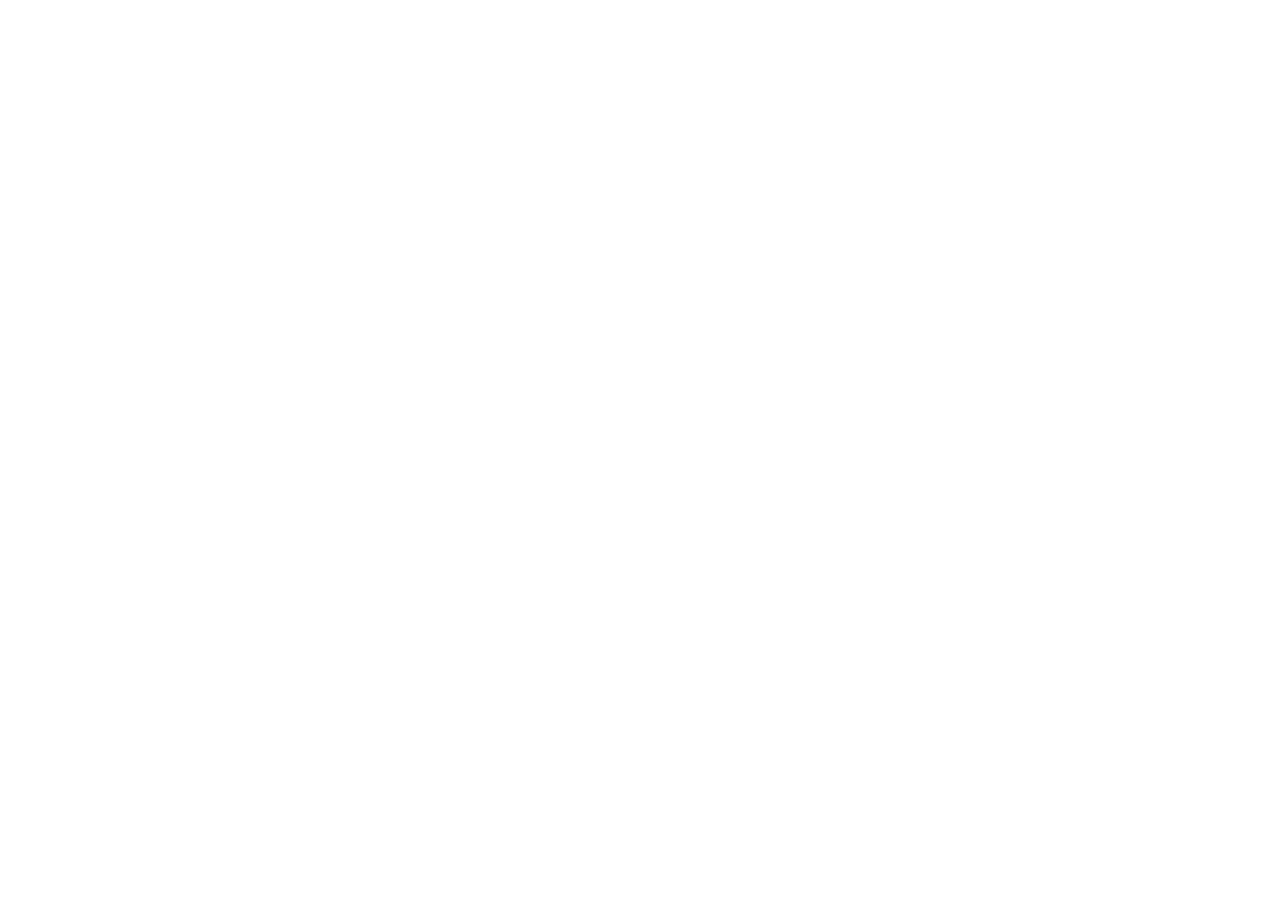
==== index.html @ dad2c36e "empty chairs at empty tables" ====
<!DOCTYPE html>
<html lang="en">
<head>
    <meta charset="UTF-8">
    <meta name="viewport" content="width=device-width, initial-scale=1.0">
    <title>Tic Tac Toe</title>

    <link rel="stylesheet" href="styles.css">
    <script src="scripts.js" defer></script>
</head>
<body>
    
</body>
</html>
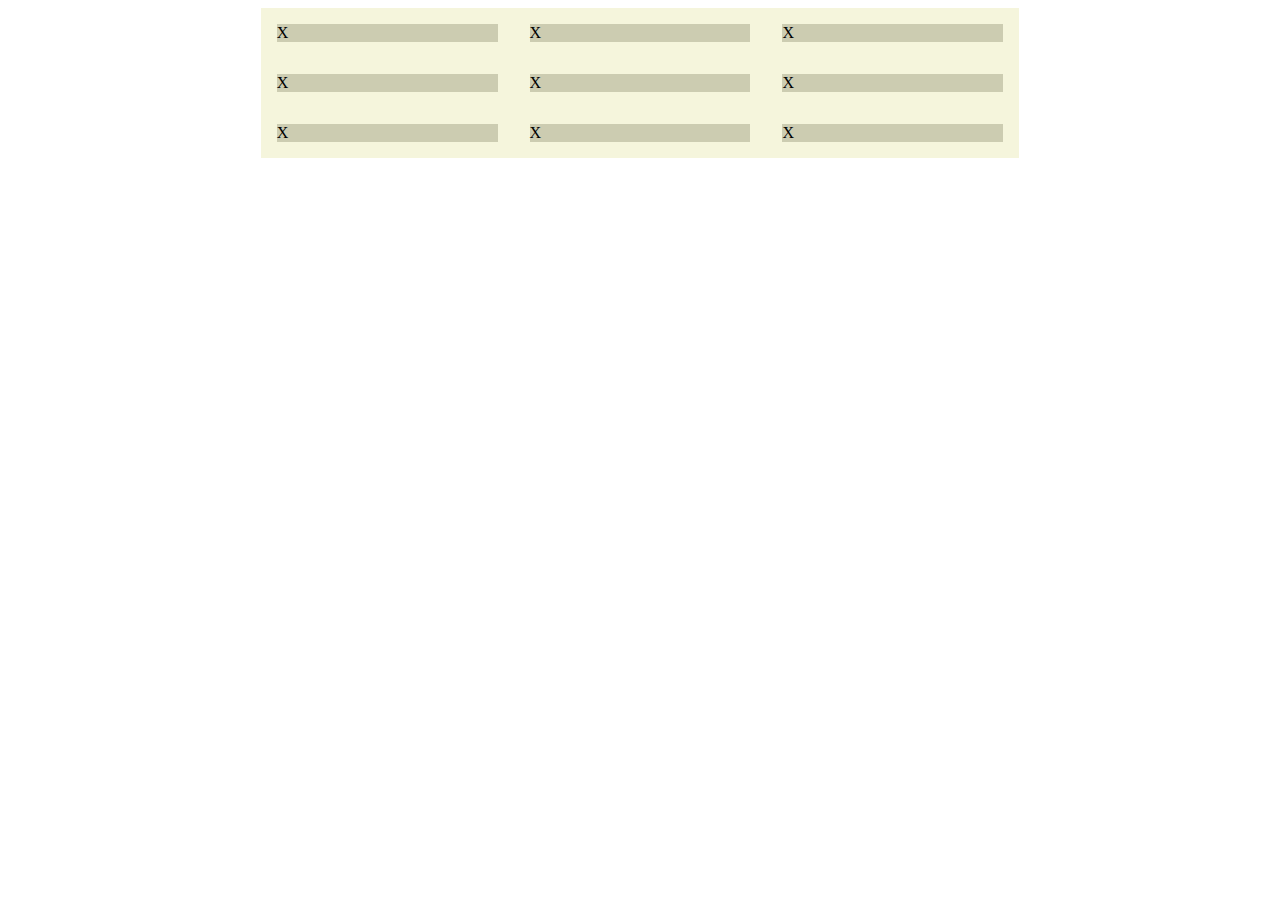
==== commit 8c5f930e: "starting to take it all out of the console" ====
--- a/index.html
+++ b/index.html
@@ -4,11 +4,25 @@
     <meta charset="UTF-8">
     <meta name="viewport" content="width=device-width, initial-scale=1.0">
     <title>Tic Tac Toe</title>
+    <link rel="icon" type="image/x-icon" href="/images/favicon.svg">
 
     <link rel="stylesheet" href="styles.css">
     <script src="scripts.js" defer></script>
 </head>
+
 <body>
+
+    <div id="gameboard">
+        <div class="tile" id="1">X</div>
+        <div class="tile" id="2">X</div>
+        <div class="tile" id="3">X</div>
+        <div class="tile" id="4">X</div>
+        <div class="tile" id="5">X</div>
+        <div class="tile" id="6">X</div>
+        <div class="tile" id="7">X</div>
+        <div class="tile" id="8">X</div>
+        <div class="tile" id="9">X</div>
+    </div>
     
 </body>
 </html>--- a/styles.css
+++ b/styles.css
@@ -0,0 +1,12 @@
+#gameboard {
+    background-color: beige;
+    margin: auto;
+    width: 60%;
+    display: grid;
+    grid-template-columns: repeat(3, 1fr);
+}
+
+.tile {
+    background-color: rgb(204, 204, 177);
+    margin: 1rem;
+}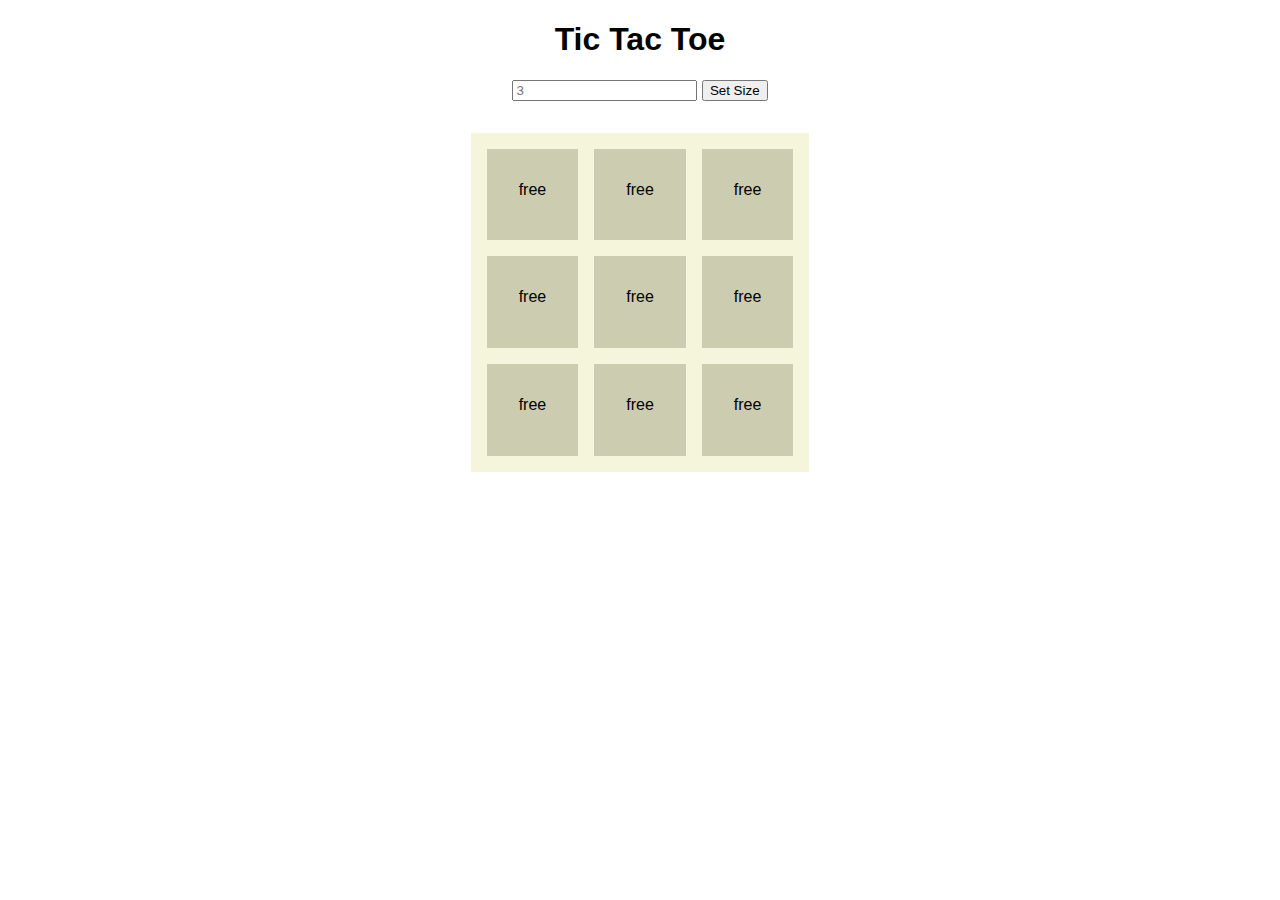
==== commit f8892876: "started rewriting the code (gameboard and player), way clearer and modulable, can change size of boa" ====
--- a/index.html
+++ b/index.html
@@ -11,17 +11,14 @@
 </head>
 
 <body>
+    <h1>Tic Tac Toe</h1>
+    <div id="gameboard">
+        <div id="boardSize">
+            <input placeholder="3" type="text">
+            <button id="setBoardSize">Set Size</button>
+        </div>
 
-    <div id="gameboard">
-        <div class="tile" id="1">X</div>
-        <div class="tile" id="2">X</div>
-        <div class="tile" id="3">X</div>
-        <div class="tile" id="4">X</div>
-        <div class="tile" id="5">X</div>
-        <div class="tile" id="6">X</div>
-        <div class="tile" id="7">X</div>
-        <div class="tile" id="8">X</div>
-        <div class="tile" id="9">X</div>
+        <div id="board"></div>
     </div>
     
 </body>
--- a/styles.css
+++ b/styles.css
@@ -1,12 +1,38 @@
+body {
+    font-family: Arial, Helvetica, sans-serif;
+}
+
 #gameboard {
+    display: flex;
+    flex-direction: column;
+    align-items: center;
+}
+
+#boardSize {
+    margin-bottom: 2rem;
+}
+
+#board {
     background-color: beige;
     margin: auto;
-    width: 60%;
+    width: fit-content;
     display: grid;
-    grid-template-columns: repeat(3, 1fr);
+    gap: 1rem;
+    padding: 1rem;
 }
 
 .tile {
     background-color: rgb(204, 204, 177);
-    margin: 1rem;
+    padding: 2rem;
+    aspect-ratio: 1 / 1;
+    text-align: center;
+    vertical-align: middle;
+}
+
+.tile:hover {
+    background-color: whitesmoke;
+}
+
+h1 {
+    text-align: center;
 }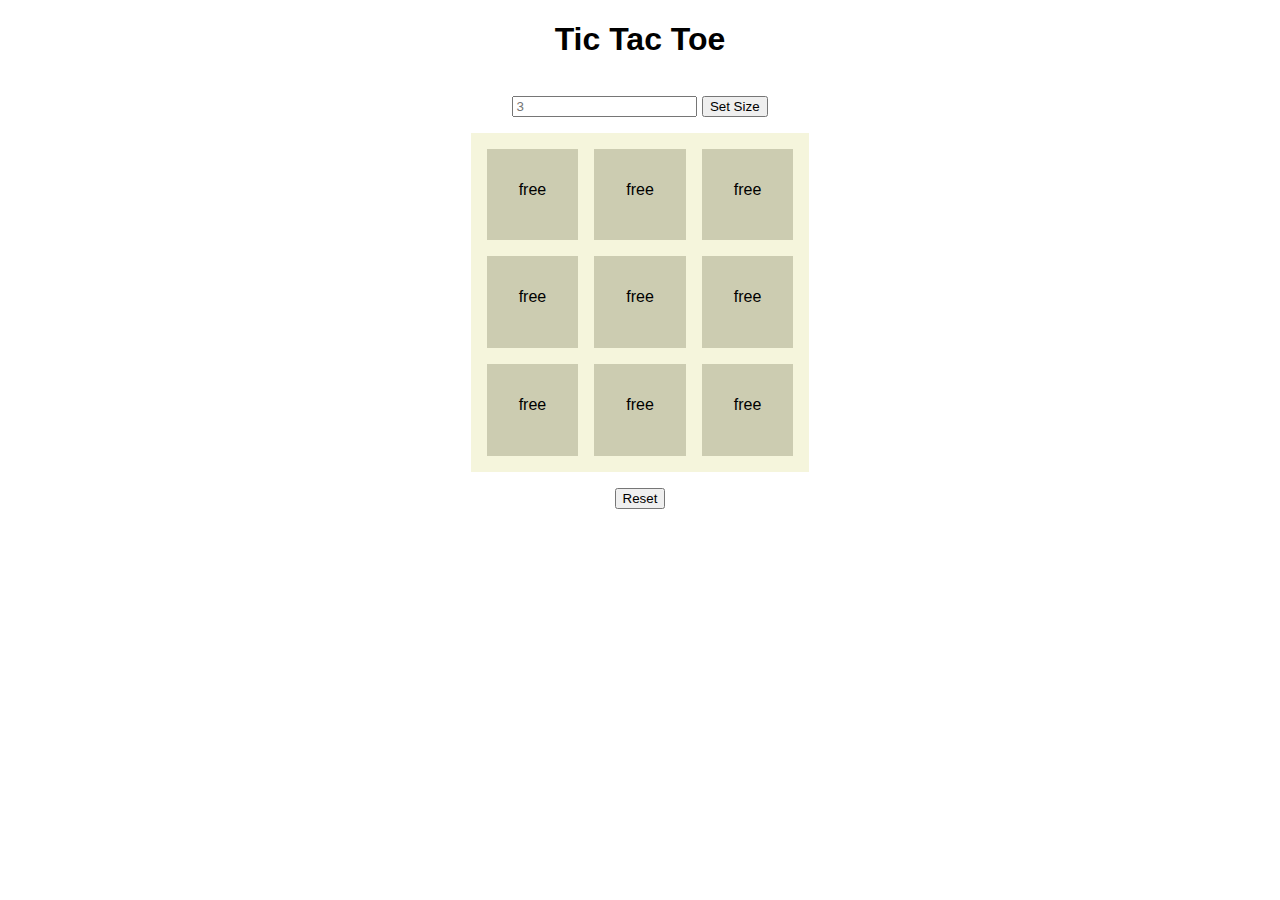
==== commit 53fb5880: "boys I think we're good ! I need to make it pretty and add some kind of display for the players (num" ====
--- a/index.html
+++ b/index.html
@@ -19,6 +19,8 @@
         </div>
 
         <div id="board"></div>
+
+        <button id="resetBtn">Reset</button>
     </div>
     
 </body>
--- a/styles.css
+++ b/styles.css
@@ -8,8 +8,8 @@
     align-items: center;
 }
 
-#boardSize {
-    margin-bottom: 2rem;
+#boardSize, #resetBtn {
+    margin: 1rem;
 }
 
 #board {
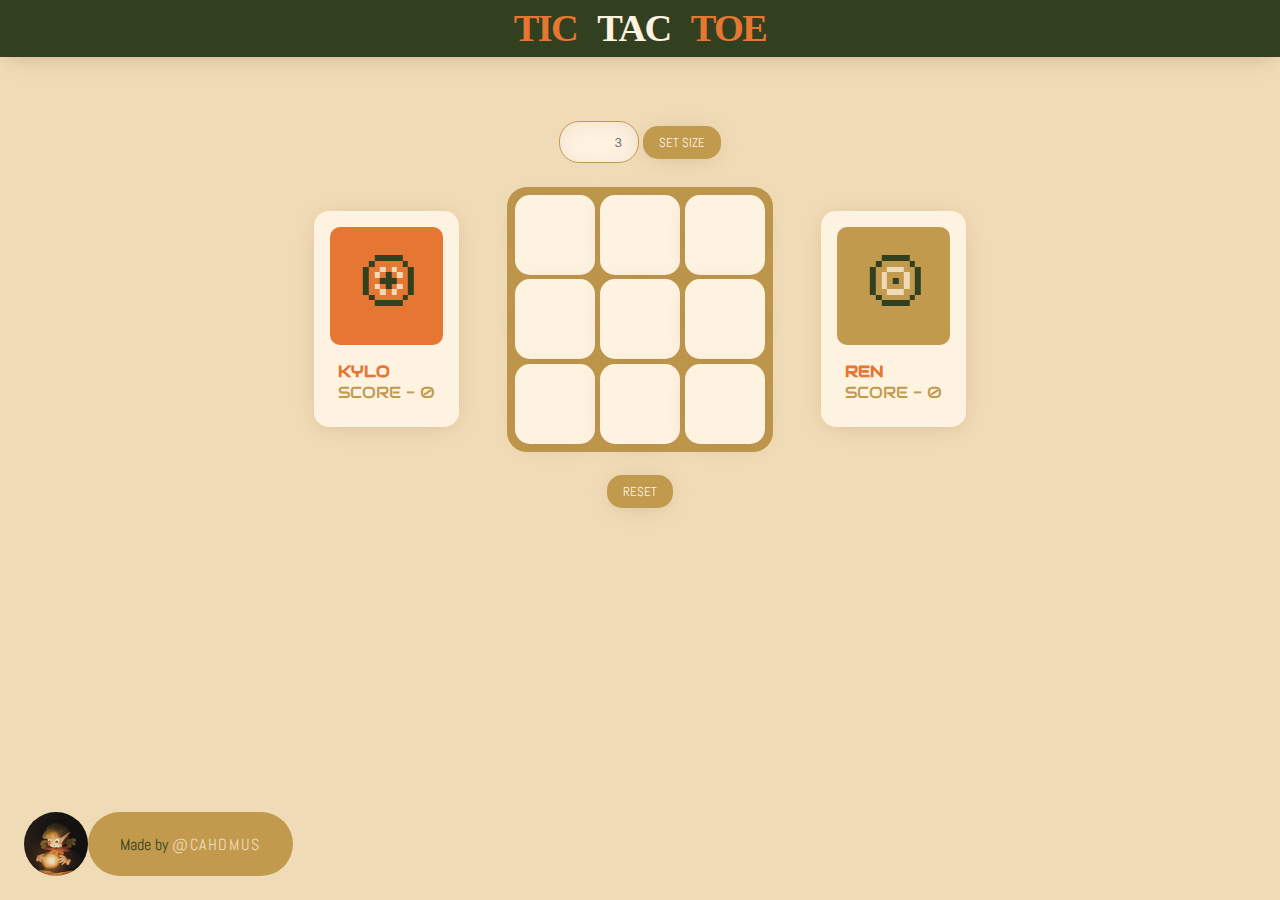
==== commit 7d991b8c: "it's almost pretty ! Display of player names on dom, trying to add a score feature, and a form for p" ====
--- a/index.html
+++ b/index.html
@@ -1,5 +1,6 @@
 <!DOCTYPE html>
 <html lang="en">
+
 <head>
     <meta charset="UTF-8">
     <meta name="viewport" content="width=device-width, initial-scale=1.0">
@@ -11,17 +12,60 @@
 </head>
 
 <body>
-    <h1>Tic Tac Toe</h1>
+    <header>
+        <h1>Tic <span>Tac</span> Toe</h1>
+    </header>
+
+    <!-- <div id="popup" class="box">
+        <h1>Player One</h1>
+        <p>Enter name</p>
+        <input placeholder="name" type="text">
+        <p>Select a token</p>
+        <button id="setBoardSize">Confirm player</button>
+    </div> -->
+    <!-- <div class="overlay"></div> -->
+
     <div id="gameboard">
         <div id="boardSize">
             <input placeholder="3" type="text">
             <button id="setBoardSize">Set Size</button>
         </div>
 
-        <div id="board"></div>
+        <main>
+            <div id="player1" class="box">
+                <div class="playerToken">
+                    <img src="images/tokens/token (12).svg">
+                </div>
+                <div class="playerInfo">
+                    <h2>Player Name</h2>
+                    <p>Score - <span>00</span></p>
+                </div>
+            </div>
+
+            <div id="board"></div>
+
+            <div id="player2" class="box">
+                <div class="playerToken">
+                    <img src="images/tokens/token (1).svg">
+                </div>
+                <div class="playerInfo">
+                    <h2>Player Name</h2>
+                    <p>Score - <span>00</span></p>
+                </div>
+            </div>
+        </main>
 
         <button id="resetBtn">Reset</button>
     </div>
-    
+
+    <footer>
+        <div id="credit">
+            <img src="images/icon.png" class="swell">
+            <div class="grow">
+                <p>Made by <a href="https://github.com/cahdmus">@Cahdmus</a></p>
+            </div>
+        </div>
+    </footer>
 </body>
+
 </html>--- a/styles.css
+++ b/styles.css
@@ -1,38 +1,291 @@
+/*
+    TIC TAC TOE (the odin project)
+    by Cahdmus
+
+    Table of Contents:
+        GENERAL
+            shadows
+        HEADER
+        GAMEBOARD
+            general
+            popup
+            players
+            board
+        FOOTER
+*/
+
+/* GENERAL
+----------------------------------------------- */
+@import url(https://fonts.bunny.net/css?family=abel:400|abril-fatface:400|audiowide:400);
+
+:root {
+    --background-color: hsl(38, 66%, 83%);
+    --secondary-background-color: hsl(35, 94%, 94%);
+    --accent-color: hsl(23, 78%, 55%);
+    --secondary-accent-color: hsl(40, 48%, 53%);
+    --font-color: hsl(86, 33%, 19%);
+}
+
+* {
+    padding: 0;
+    margin: 0;
+    box-sizing: border-box;
+    /* border: 1px dotted red; */
+}
+
+html,
+body {
+    margin: 0;
+    height: 100%;
+}
+
 body {
     font-family: Arial, Helvetica, sans-serif;
-}
-
+    background-color: var(--background-color);
+    font-family: 'Abel', sans-serif;
+    color: var(--font-color);
+    display: flex;
+    flex-direction: column;
+}
+
+h1 {
+    text-align: center;
+}
+
+h2 {
+    color: var(--accent-color);
+    font-size: 1rem;
+    margin-top: .5rem;
+}
+
+a {
+    color: var(--background-color);
+    text-transform: uppercase;
+    letter-spacing: .1rem;
+    text-decoration: none;
+}
+
+input {
+    background-color: var(--secondary-background-color);
+    border: 1px solid var(--secondary-accent-color);
+    padding: .8rem 1rem;
+    border-radius: 20px;
+    text-align: end;
+    width: 5rem;
+}
+
+button {
+    border: none;
+    background-color: var(--secondary-accent-color);
+    color: var(--secondary-background-color);
+    padding: .5rem 1rem;
+    font-family: 'Abel', sans-serif;
+    text-transform: uppercase;
+    border-radius: 15px;
+}
+
+
+    /* shadows
+    ------------------------ */
+input, button:hover, #board {
+    -webkit-box-shadow: inset 0px 3px 24px -8px rgba(145, 112, 67, 0.2);
+    -moz-box-shadow: inset 0px 3px 24px -8px rgba(145, 112, 67, 0.2);
+    box-shadow: inset 0px 3px 24px -8px rgba(145, 112, 67, 0.2);
+}
+button, .tile, .box {
+    -webkit-box-shadow: 0px 3px 24px -8px rgba(145, 112, 67, .4);
+    -moz-box-shadow: 0px 3px 24px -8px rgba(145, 112, 67, .4);
+    box-shadow: 0px 3px 24px -8px rgba(145, 112, 67, .4);
+}
+header {
+    -webkit-box-shadow: 0px 3px 24px -8px rgba(145, 112, 67, .6);
+    -moz-box-shadow: 0px 3px 24px -8px rgba(145, 112, 67, .6);
+    box-shadow: 0px 3px 24px -8px rgba(145, 112, 67, .6);
+}
+
+
+/* HEADER
+----------------------------------------------- */
+header {
+    background-color: var(--font-color);
+    font-family: 'Abril Fatface', display;
+    color: var(--accent-color);
+    text-transform: uppercase;
+    font-size: 1.2rem;
+    letter-spacing: -.1rem;
+    word-spacing: .8rem;
+    padding: .4rem;
+}
+
+header>h1>span {
+    color: var(--secondary-background-color);
+}
+
+
+/* GAMEBOARD - MAIN CONTENT
+----------------------------------------------- */
+
+    /* general
+    ------------------------ */
 #gameboard {
+    margin-top: 3rem;
     display: flex;
     flex-direction: column;
     align-items: center;
 }
 
-#boardSize, #resetBtn {
+#boardSize,
+#resetBtn {
     margin: 1rem;
 }
 
+.box {
+    border-radius: 15px;
+    padding: 1rem;
+    background-color: var(--secondary-background-color);
+    margin: 2rem;
+    font-family: 'Audiowide', display;
+    text-transform: uppercase;
+    height: fit-content;
+}
+
+main {
+    display: flex;
+    gap: 1rem;
+}
+
+
+    /* general
+    ------------------------ */
+#popup {
+    margin: auto;
+    width: 30%;
+    z-index: 2;
+}
+
+.overlay {
+    position: absolute;
+    top: 0;
+    left: 0;
+    width: 100%;
+    height: 100%;
+    z-index: 1;
+    background-color: var(--secondary-background-color);
+    opacity: 60%;
+}
+
+
+    /* players
+    ------------------------ */
+#players {
+    display: flex;
+    justify-content: space-around;
+}
+
+.playerToken {
+    border-radius: 10px;
+}
+
+#player1>.playerToken {
+    background-color: var(--accent-color);
+}
+
+#player2>.playerToken {
+    background-color: var(--secondary-accent-color);
+}
+
+.playerInfo>p {
+    color: var(--secondary-accent-color);
+}
+
+.playerInfo {
+    padding: .5rem;
+}
+
+
+    /* board
+    ------------------------ */
 #board {
-    background-color: beige;
+    background-color: var(--secondary-accent-color);
+    border-radius: 20px;
     margin: auto;
     width: fit-content;
     display: grid;
-    gap: 1rem;
-    padding: 1rem;
+    gap: .3rem;
+    padding: .5rem;
 }
 
 .tile {
-    background-color: rgb(204, 204, 177);
-    padding: 2rem;
+    background-color: var(--secondary-background-color);
+    padding: 2.5rem;
     aspect-ratio: 1 / 1;
     text-align: center;
     vertical-align: middle;
+    border-radius: 15px;
 }
 
 .tile:hover {
-    background-color: whitesmoke;
-}
-
-h1 {
-    text-align: center;
-}+    background-color: var(--background-color);
+}
+
+
+/* FOOTER
+----------------------------------------------- */
+footer {
+    position: absolute;
+    bottom: 0;
+    left: 0;
+    padding: 1.5rem;
+}
+
+footer>#credit {
+    position: relative;
+    display: flex;
+    height: 4rem;
+}
+
+footer>#credit>img {
+    border-radius: 100%;
+}
+
+footer>#credit>.grow {
+    background-color: var(--secondary-accent-color);
+    border-radius: 50px;
+    padding: 2rem;
+    display: flex;
+    align-items: center;
+    overflow: hidden;
+}
+
+
+/* footer>#credit {
+    position: relative;
+    background-color: var(--secondary-accent-color);
+    border-radius: 30px;
+}
+
+footer>#credit:hover {
+}
+
+footer>#credit>img {
+    border-radius: 100%;
+    position: absolute; 
+    top: 0; 
+    left: 0;
+    z-index: 1;
+}
+
+footer>#credit>.grow {
+    position: absolute; 
+    top: 0; 
+    left: 0;
+    z-index: 0;
+} */
+
+/* .swell {
+    transition: all .2s ease-in-out;
+}
+
+.swell:hover {
+    transform: scale(1.1);
+} */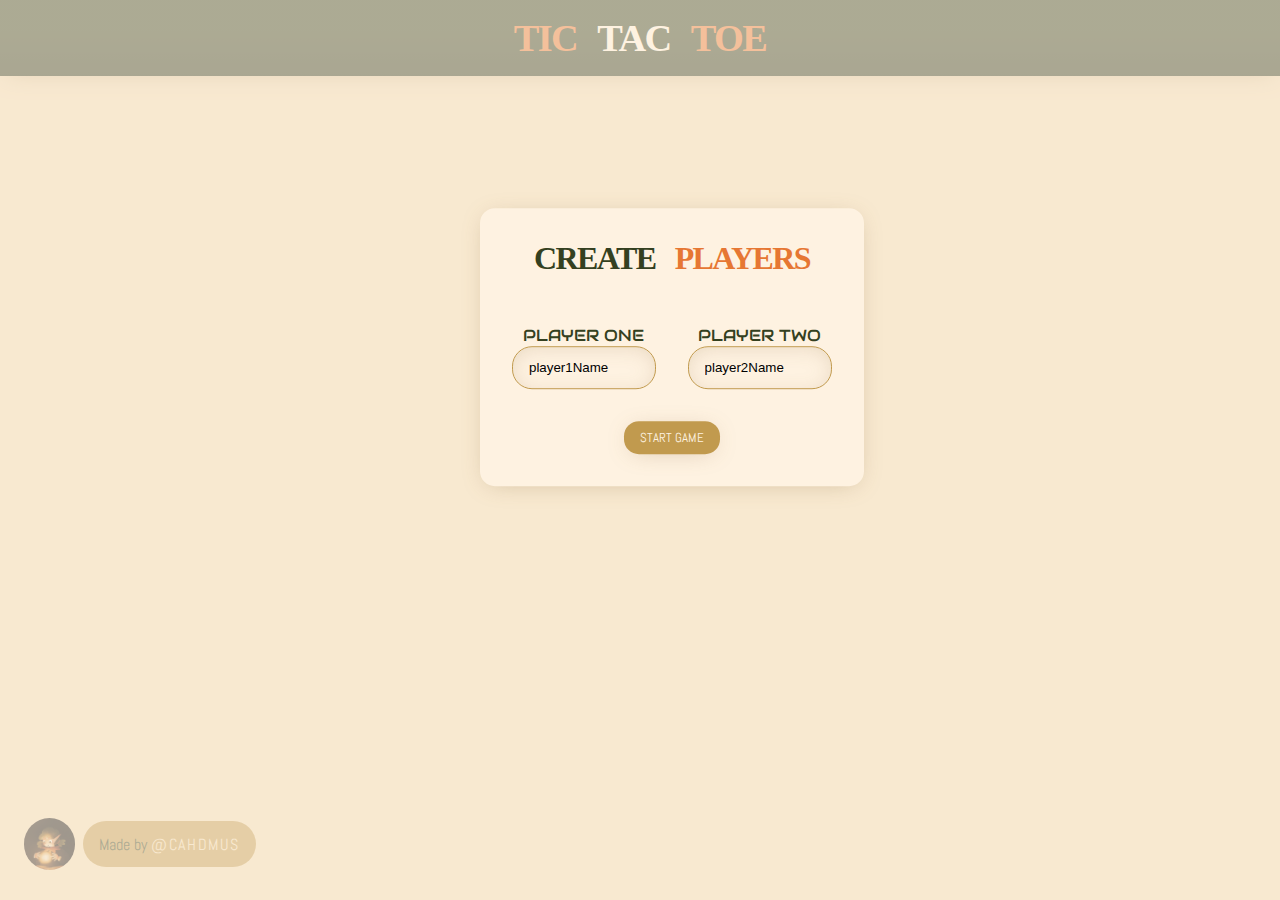
==== commit 9b8ec021: "decided that resize board and token choice would be later addition (since they're not part of the ex" ====
--- a/index.html
+++ b/index.html
@@ -16,29 +16,23 @@
         <h1>Tic <span>Tac</span> Toe</h1>
     </header>
 
-    <!-- <div id="popup" class="box">
-        <h1>Player One</h1>
-        <p>Enter name</p>
-        <input placeholder="name" type="text">
-        <p>Select a token</p>
-        <button id="setBoardSize">Confirm player</button>
-    </div> -->
-    <!-- <div class="overlay"></div> -->
-
-    <div id="gameboard">
-        <div id="boardSize">
+    <div id="gameboard" class="hidden">
+        <!-- <div id="boardSize">
             <input placeholder="3" type="text">
-            <button id="setBoardSize">Set Size</button>
+            <button id="boardSizeBtn">Set Size</button>
+        </div> -->
+        <div id="turnDisplay">
+            <h2><span>uc</span>'s turn</h2>
         </div>
 
         <main>
             <div id="player1" class="box">
                 <div class="playerToken">
-                    <img src="images/tokens/token (12).svg">
+                    <img src="images/tokens/token1.svg">
                 </div>
                 <div class="playerInfo">
                     <h2>Player Name</h2>
-                    <p>Score - <span>00</span></p>
+                    <p>Score - <span>0</span></p>
                 </div>
             </div>
 
@@ -46,22 +40,25 @@
 
             <div id="player2" class="box">
                 <div class="playerToken">
-                    <img src="images/tokens/token (1).svg">
+                    <img src="images/tokens/token12.svg">
                 </div>
                 <div class="playerInfo">
                     <h2>Player Name</h2>
-                    <p>Score - <span>00</span></p>
+                    <p>Score - <span>0</span></p>
                 </div>
             </div>
         </main>
 
-        <button id="resetBtn">Reset</button>
+        <div>
+            <button id="resetBoardBtn">Clear board</button>
+            <button id="resetPlayersBtn">Reset players</button>
+        </div>
     </div>
 
     <footer>
         <div id="credit">
             <img src="images/icon.png" class="swell">
-            <div class="grow">
+            <div class="desc">
                 <p>Made by <a href="https://github.com/cahdmus">@Cahdmus</a></p>
             </div>
         </div>
--- a/styles.css
+++ b/styles.css
@@ -5,6 +5,7 @@
     Table of Contents:
         GENERAL
             shadows
+            form
         HEADER
         GAMEBOARD
             general
@@ -23,7 +24,8 @@
     --secondary-background-color: hsl(35, 94%, 94%);
     --accent-color: hsl(23, 78%, 55%);
     --secondary-accent-color: hsl(40, 48%, 53%);
-    --font-color: hsl(86, 33%, 19%);
+    --font-color: hsl(84, 33%, 19%);
+    --header-gradient: hsl(82, 33%, 16%);
 }
 
 * {
@@ -46,14 +48,19 @@
     color: var(--font-color);
     display: flex;
     flex-direction: column;
+    position: relative;
 }
 
 h1 {
     text-align: center;
+    font-family: 'Abril Fatface', display;
+    letter-spacing: -.1rem;
+    word-spacing: .8rem;
+    text-transform: uppercase;
+    margin: 1rem;
 }
 
 h2 {
-    color: var(--accent-color);
     font-size: 1rem;
     margin-top: .5rem;
 }
@@ -82,17 +89,22 @@
     font-family: 'Abel', sans-serif;
     text-transform: uppercase;
     border-radius: 15px;
+    margin: 1rem;
+}
+
+button:hover, .tile:hover {
+    cursor: pointer;
 }
 
 
     /* shadows
     ------------------------ */
-input, button:hover, #board {
-    -webkit-box-shadow: inset 0px 3px 24px -8px rgba(145, 112, 67, 0.2);
-    -moz-box-shadow: inset 0px 3px 24px -8px rgba(145, 112, 67, 0.2);
-    box-shadow: inset 0px 3px 24px -8px rgba(145, 112, 67, 0.2);
-}
-button, .tile, .box {
+input, button:hover, #board, .playerToken {
+    -webkit-box-shadow: inset 0px 3px 24px -8px rgba(145, 112, 67, 0.3);
+    -moz-box-shadow: inset 0px 3px 24px -8px rgba(145, 112, 67, 0.3);
+    box-shadow: inset 0px 3px 24px -8px rgba(145, 112, 67, 0.3);
+}
+button, .tile, .box, #turnDisplay {
     -webkit-box-shadow: 0px 3px 24px -8px rgba(145, 112, 67, .4);
     -moz-box-shadow: 0px 3px 24px -8px rgba(145, 112, 67, .4);
     box-shadow: 0px 3px 24px -8px rgba(145, 112, 67, .4);
@@ -104,17 +116,51 @@
 }
 
 
+    /* form
+    ------------------------ */
+#popup>h1>span {
+    color: var(--accent-color);
+}
+
+#popup>#closeBtn {
+    background-color: var(--font-color);
+    position: absolute;
+    top: 0;
+    right: 0;
+    font-size: .6rem;
+    padding: .2rem .45rem;
+    border-radius: 6px;
+    margin: .5rem;
+}
+
+form {
+    text-align: center;
+}
+
+form>.playersInfo {
+    display: flex;
+    justify-content: space-around;
+}
+
+form input {
+    width: 100%;
+    text-align: start;
+}
+
+fieldset {
+    padding: 1rem;
+    border: none;
+    margin-top: 1rem;
+}
+
+
 /* HEADER
 ----------------------------------------------- */
 header {
-    background-color: var(--font-color);
-    font-family: 'Abril Fatface', display;
+    background: var(--font-color);
+    background: linear-gradient(180deg, var(--font-color) 40%, var(--header-gradient) 100%);
     color: var(--accent-color);
-    text-transform: uppercase;
     font-size: 1.2rem;
-    letter-spacing: -.1rem;
-    word-spacing: .8rem;
-    padding: .4rem;
 }
 
 header>h1>span {
@@ -127,11 +173,27 @@
 
     /* general
     ------------------------ */
+.box {
+    border-radius: 15px;
+    padding: 1rem;
+    background-color: var(--secondary-background-color);
+    margin: 2rem;
+    font-family: 'Audiowide', display;
+    text-transform: uppercase;
+    height: fit-content;
+    text-align: center;
+    position: relative;
+}
+
 #gameboard {
-    margin-top: 3rem;
+    margin-top: 5rem;
     display: flex;
     flex-direction: column;
     align-items: center;
+}
+
+.hidden {
+    opacity: 0;
 }
 
 #boardSize,
@@ -139,28 +201,43 @@
     margin: 1rem;
 }
 
-.box {
-    border-radius: 15px;
-    padding: 1rem;
-    background-color: var(--secondary-background-color);
-    margin: 2rem;
-    font-family: 'Audiowide', display;
-    text-transform: uppercase;
-    height: fit-content;
-}
-
 main {
     display: flex;
     gap: 1rem;
 }
 
-
-    /* general
+#turnDisplay {
+    background-color: var(--secondary-background-color);
+    padding: .3rem 2rem .5rem 2rem;
+    border-radius: 15px 15px 0 0;
+    font-size: .5rem;
+    text-transform: uppercase;
+    color: var(--font-color)
+}
+
+#turnDisplay>h2>span {
+    letter-spacing: .1rem;
+    font-weight: bold;
+    font-size: 1.1rem;
+}
+
+.player1 {
+    color: var(--accent-color);
+}
+.player2 {
+    color: var(--secondary-accent-color);
+}
+
+
+    /* popup
     ------------------------ */
 #popup {
-    margin: auto;
+    position: absolute;
     width: 30%;
     z-index: 2;
+    top: 35%;
+    left: 50%;
+    transform: translate(-50%, -50%);
 }
 
 .overlay {
@@ -184,6 +261,7 @@
 
 .playerToken {
     border-radius: 10px;
+    width: 100%;
 }
 
 #player1>.playerToken {
@@ -200,6 +278,10 @@
 
 .playerInfo {
     padding: .5rem;
+}
+
+.playerInfo>h2 {
+    color: var(--accent-color);
 }
 
 
@@ -217,15 +299,16 @@
 
 .tile {
     background-color: var(--secondary-background-color);
-    padding: 2.5rem;
-    aspect-ratio: 1 / 1;
-    text-align: center;
-    vertical-align: middle;
+    min-width: 7rem;
     border-radius: 15px;
 }
 
 .tile:hover {
     background-color: var(--background-color);
+}
+
+.tile>img {
+    width: 100%;
 }
 
 
@@ -241,51 +324,28 @@
 footer>#credit {
     position: relative;
     display: flex;
+    align-items: center;
     height: 4rem;
 }
 
 footer>#credit>img {
     border-radius: 100%;
-}
-
-footer>#credit>.grow {
+    height: 80%;
+    margin-right: .5rem;
+}
+
+footer>#credit>.desc {
     background-color: var(--secondary-accent-color);
     border-radius: 50px;
-    padding: 2rem;
+    padding: .8rem 1rem;
     display: flex;
     align-items: center;
     overflow: hidden;
 }
 
-
-/* footer>#credit {
-    position: relative;
-    background-color: var(--secondary-accent-color);
-    border-radius: 30px;
-}
-
-footer>#credit:hover {
-}
-
-footer>#credit>img {
-    border-radius: 100%;
-    position: absolute; 
-    top: 0; 
-    left: 0;
-    z-index: 1;
-}
-
-footer>#credit>.grow {
-    position: absolute; 
-    top: 0; 
-    left: 0;
-    z-index: 0;
-} */
-
-/* .swell {
+.swell {
     transition: all .2s ease-in-out;
 }
-
 .swell:hover {
     transform: scale(1.1);
-} */+}